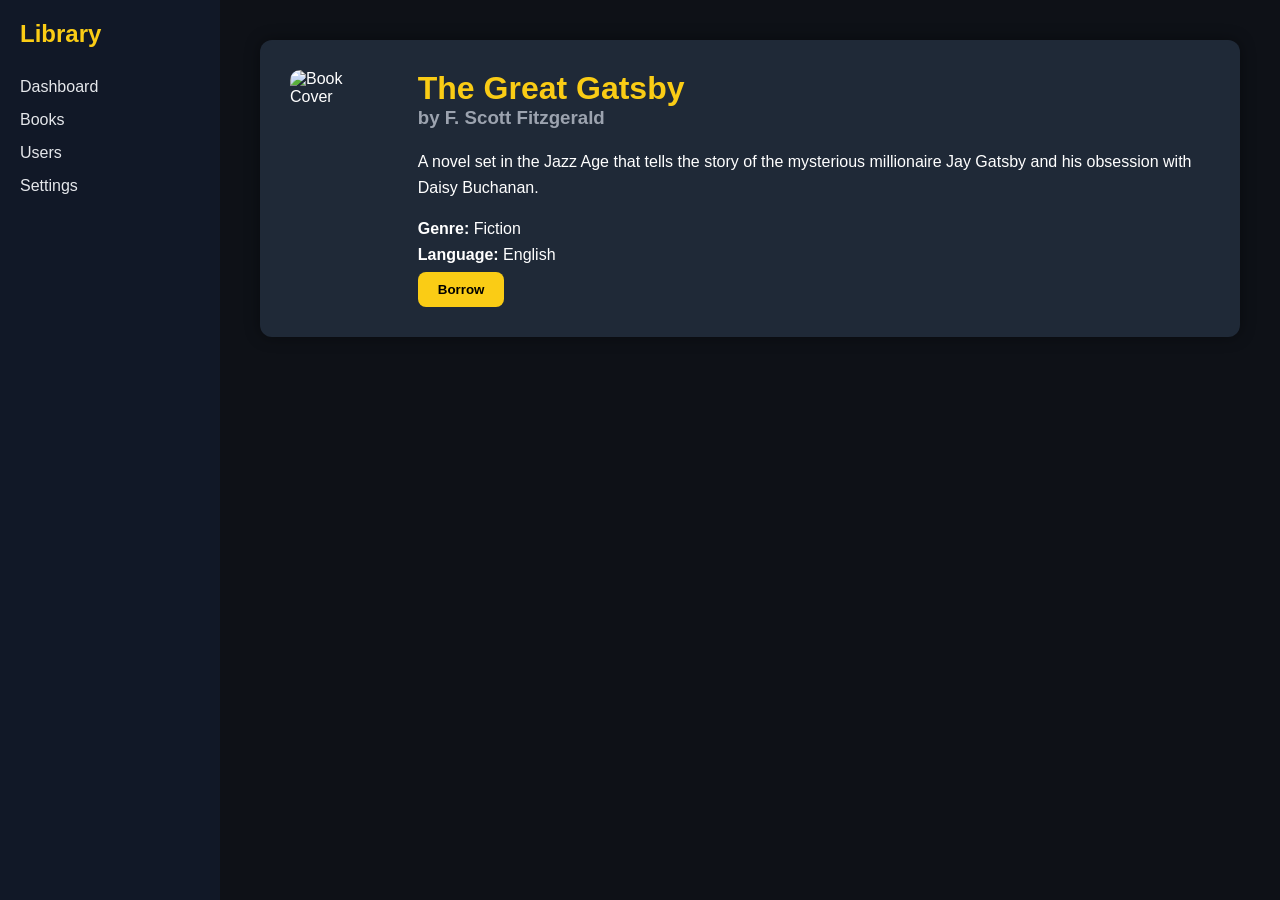
==== bookdetails.html @ cf1e5f9a "Add files via upload" ====
<!DOCTYPE html>
<html lang="en">
<head>
  <meta charset="UTF-8" />
  <meta name="viewport" content="width=device-width, initial-scale=1.0"/>
  <title>Book Details</title>
  <link rel="stylesheet" href="bookdetails.css"/>
</head>
<body>
  <div class="container">
    <aside class="sidebar">
      <div class="logo">Library</div>
      <ul class="nav">
        <li><a href="#">Dashboard</a></li>
        <li><a href="#">Books</a></li>
        <li><a href="#">Users</a></li>
        <li><a href="#">Settings</a></li>
      </ul>
    </aside>

    <main class="content">
      <div class="book-details">
        <div class="book-cover">
          <img src="movie.jpg" alt="Book Cover">
        </div>
        <div class="book-info">
          <h1>The Great Gatsby</h1>
          <h3>by F. Scott Fitzgerald</h3>
          <p class="summary">
            A novel set in the Jazz Age that tells the story of the mysterious millionaire Jay Gatsby and his obsession with Daisy Buchanan.
          </p>
          <div class="meta">
            <span><strong>Genre:</strong> Fiction</span>
            <span><strong>Language:</strong> English</span>
          </div>
          <button class="borrow-btn">Borrow</button>
        </div>
      </div>
    </main>
  </div>
</body>
</html>
---- bookdetails.css ----
* {
  margin: 0;
  padding: 0;
  box-sizing: border-box;
  font-family: "Segoe UI", sans-serif;
}

body {
  background-color: #0e1117;
  color: white;
}

.container {
  display: flex;
  flex-wrap: wrap;
  min-height: 100vh;
}

.sidebar {
  width: 220px;
  background-color: #111827;
  padding: 20px;
}

.sidebar .logo {
  color: #facc15;
  font-size: 24px;
  margin-bottom: 30px;
  font-weight: bold;
}

.sidebar .nav {
  list-style: none;
}

.sidebar .nav li {
  margin-bottom: 15px;
}

.sidebar .nav a {
  color: #e5e7eb;
  text-decoration: none;
  font-weight: 500;
  transition: color 0.3s;
}

.sidebar .nav a:hover {
  color: #facc15;
}

.content {
  flex: 1;
  padding: 40px;
}

.book-details {
  display: flex;
  gap: 40px;
  background-color: #1f2937;
  padding: 30px;
  border-radius: 12px;
  box-shadow: 0 0 15px rgba(0,0,0,0.4);
}

.book-cover img {
  width: 220px;
  border-radius: 10px;
}

.book-info h1 {
  font-size: 32px;
  color: #facc15;
}

.book-info h3 {
  color: #9ca3af;
  margin-bottom: 20px;
}

.book-info .summary {
  margin-bottom: 20px;
  line-height: 1.6;
}

.meta span {
  display: block;
  margin-bottom: 8px;
}

.borrow-btn {
  padding: 10px 20px;
  background-color: #facc15;
  border: none;
  color: black;
  font-weight: bold;
  border-radius: 8px;
  cursor: pointer;
  transition: background-color 0.3s;
}

.borrow-btn:hover {
  background-color: #eab308;
}
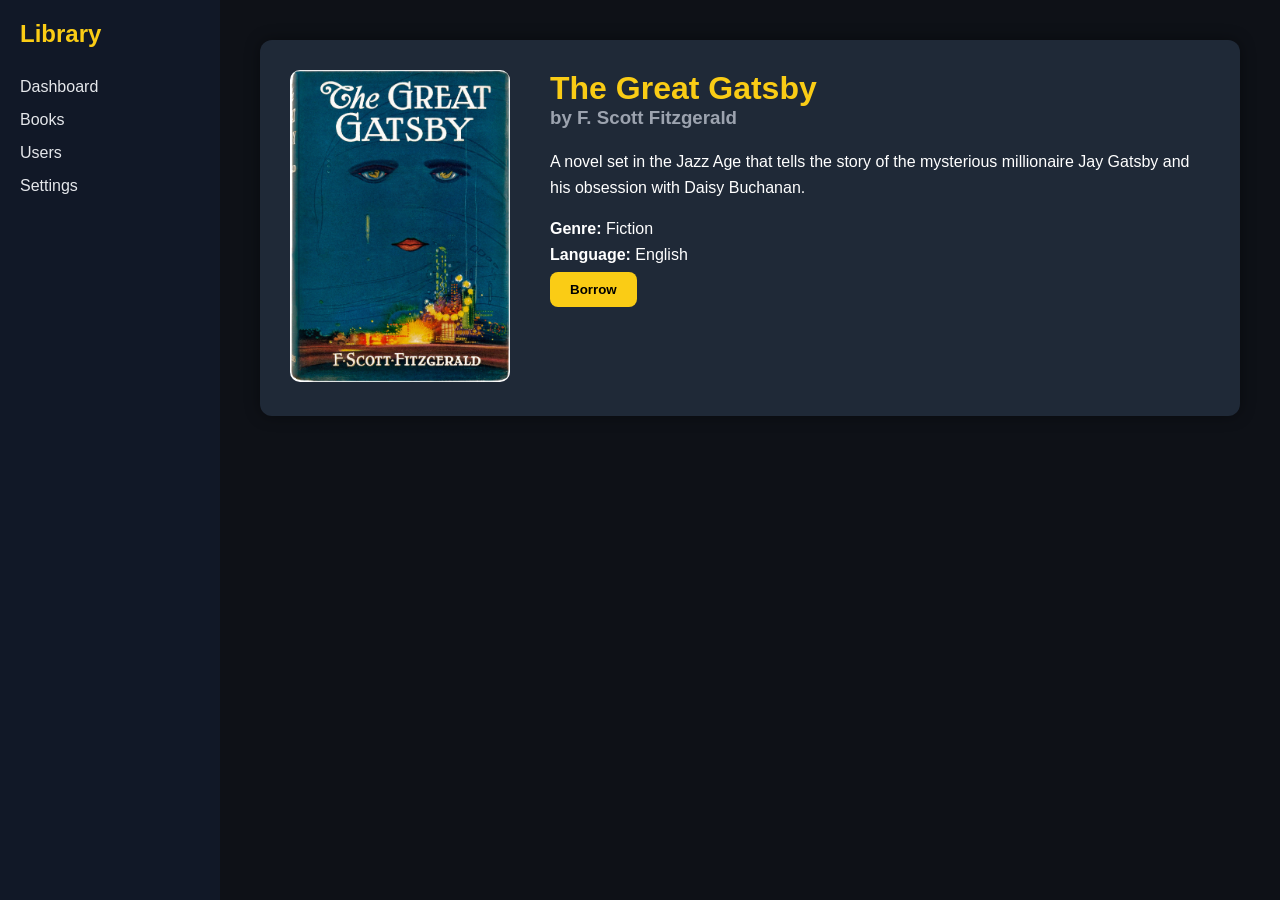
==== commit 29a15b5c: "Update bookdetails.html" ====
--- a/bookdetails.html
+++ b/bookdetails.html
@@ -11,7 +11,7 @@
     <aside class="sidebar">
       <div class="logo">Library</div>
       <ul class="nav">
-        <li><a href="#">Dashboard</a></li>
+        <li><a href="dash.html">Dashboard</a></li>
         <li><a href="#">Books</a></li>
         <li><a href="#">Users</a></li>
         <li><a href="#">Settings</a></li>
@@ -39,4 +39,4 @@
     </main>
   </div>
 </body>
-</html>+</html>
